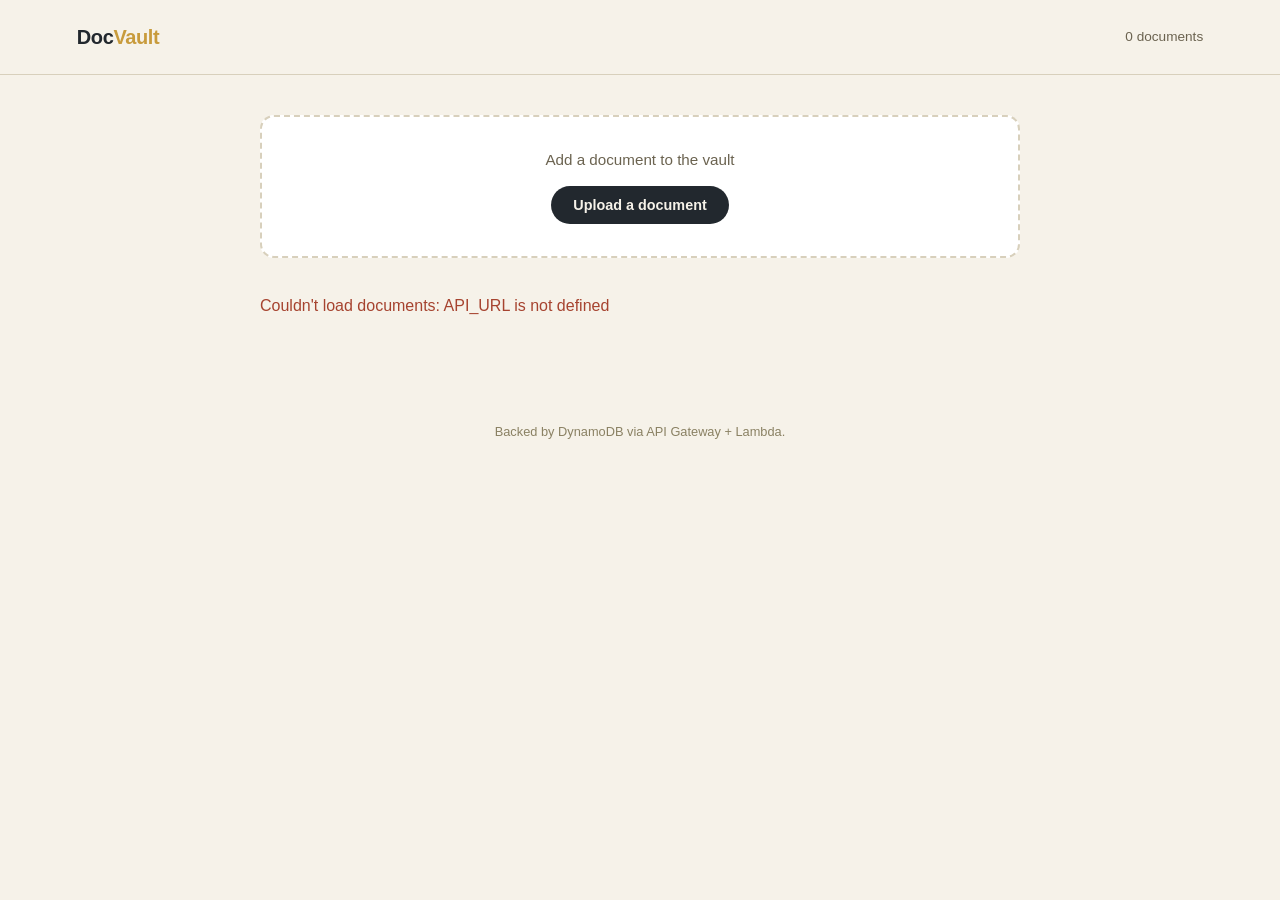
==== index.html @ 22ee9861 "Initial commit" ====
<!DOCTYPE html>
<html lang="en">
<head>
<meta charset="UTF-8">
<meta name="viewport" content="width=device-width, initial-scale=1.0">
<title>DocVault — a simple document manager</title>
<link rel="stylesheet" href="style.css">
</head>
<body>

<header>
  <div class="logo">Doc<span>Vault</span></div>
  <div class="count" id="count">0 documents</div>
</header>

<main>
  <div class="upload-zone" id="dropZone">
    <p>Add a document to the vault</p>
    <button class="btn" id="uploadBtn">Upload a document</button>
  </div>

  <div class="doc-list" id="docList"></div>
  <div class="empty" id="emptyState" style="display:none;">
    <span class="paw">🗂️</span>
    No documents yet — upload one to get started.
  </div>
</main>

<div class="modal-overlay" id="modalOverlay">
  <div class="modal">
    <h2 id="modalTitle">Add a document</h2>
    <label>ID
      <input type="text" id="fieldId" placeholder="e.g. DOC-001">
    </label>
    <label>Name
      <input type="text" id="fieldName" placeholder="e.g. Q3 Report">
    </label>
    <label>Doc URL
      <input type="text" id="fieldUrl" placeholder="https://...">
    </label>
    <label>Description
      <textarea id="fieldDesc" rows="3" placeholder="What is this document?"></textarea>
    </label>
    <div class="modal-error" id="modalError"></div>
    <div class="modal-actions">
      <button class="btn ghost" id="cancelBtn">Cancel</button>
      <button class="btn" id="saveBtn">Save document</button>
    </div>
  </div>
</div>

<footer>Backed by DynamoDB via API Gateway + Lambda.</footer>

<script src="config.js"></script>
<script src="api.js"></script>
<script src="script.js"></script>
</body>
</html>
---- style.css ----
:root{
  --paper:#F6F2E9;
  --ink:#22282E;
  --line:#D8D0BC;
  --mustard:#C89B3C;
  --olive:#5C6B4C;
  --card:#FFFFFF;
}
*{box-sizing:borders-box;margin:0;padding:0;}
body{
  background:var(--paper);
  color:var(--ink);
  font-family:'Trebuchet MS', 'Segoe UI', sans-serif;
  line-height:1.5;
}
header{
  display:flex;
  align-items:center;
  justify-content:space-between;
  padding:22px 6vw;
  border-bottom:1px solid var(--line);
}
.logo{
  font-weight:800;
  font-size:1.25rem;
  letter-spacing:-0.02em;
}
.logo span{color:var(--mustard);}
.count{
  font-size:0.85rem;
  color:#6B6350;
}

main{
  max-width:760px;
  margin:0 auto;
  padding:40px 6vw 80px;
}

.upload-zone{
  background:var(--card);
  border:2px dashed var(--line);
  border-radius:14px;
  padding:32px;
  text-align:center;
  margin-bottom:36px;
  transition:border-color .15s ease, background .15s ease;
}
.upload-zone.drag{
  border-color:var(--mustard);
  background:#FBF6E8;
}
.upload-zone p{
  color:#6B6350;
  margin-bottom:14px;
  font-size:0.95rem;
}
.btn{
  display:inline-block;
  background:var(--ink);
  color:var(--paper);
  font-weight:700;
  padding:11px 22px;
  border-radius:100px;
  border:none;
  cursor:pointer;
  font-size:0.9rem;
  font-family:inherit;
  transition:background .15s ease, transform .15s ease;
}
.btn:hover{background:var(--olive); transform:translateY(-1px);}
.btn.ghost{
  background:transparent;
  color:var(--ink);
  border:1px solid var(--line);
  padding:8px 16px;
}
.btn.ghost:hover{background:var(--paper); border-color:var(--ink);}
.btn.danger{color:#A6432F;}
.btn.danger:hover{background:#F3E0DA;}

.doc-list{
  display:flex;
  flex-direction:column;
  gap:14px;
}
.doc-row{
  background:var(--card);
  border:1px solid var(--line);
  border-radius:12px;
  padding:16px 20px;
  display:flex;
  align-items:center;
  gap:16px;
}
.doc-icon{
  width:38px;
  height:38px;
  border-radius:8px;
  background:#EFE7D2;
  display:flex;
  align-items:center;
  justify-content:center;
  font-size:1.2rem;
  flex-shrink:0;
}
.doc-info{flex:1; min-width:0;}
.doc-name{
  font-weight:700;
  font-size:0.98rem;
  color:var(--ink);
}
.doc-meta{
  font-size:0.78rem;
  color:#8A8163;
  margin-top:2px;
}
.doc-actions{
  display:flex;
  gap:8px;
  flex-shrink:0;
}

.empty{
  text-align:center;
  padding:50px 20px;
  color:#8A8163;
}
.empty .paw{font-size:2rem; display:block; margin-bottom:10px;}

.modal-overlay{
  display:none;
  position:fixed;
  inset:0;
  background:rgba(34,40,46,0.5);
  align-items:center;
  justify-content:center;
  padding:20px;
  z-index:10;
}
.modal-overlay.open{display:flex;}
.modal{
  background:var(--card);
  border-radius:14px;
  padding:28px;
  width:100%;
  max-width:420px;
  box-shadow:0 20px 50px rgba(0,0,0,0.25);
}
.modal h2{
  font-size:1.2rem;
  margin-bottom:18px;
}
.modal label{
  display:block;
  font-size:0.82rem;
  font-weight:700;
  color:#6B6350;
  margin-bottom:14px;
}
.modal input, .modal textarea{
  display:block;
  width:100%;
  margin-top:6px;
  padding:10px 12px;
  border:1px solid var(--line);
  border-radius:8px;
  font-family:inherit;
  font-size:0.92rem;
  color:var(--ink);
  background:var(--paper);
}
.modal input:disabled{
  color:#8A8163;
  background:#EFE7D2;
}
.modal input:focus, .modal textarea:focus{
  outline:none;
  border-color:var(--mustard);
}
.modal textarea{resize:vertical;}
.modal-error{
  color:#A6432F;
  font-size:0.82rem;
  min-height:1.2em;
  margin-bottom:8px;
}
.modal-actions{
  display:flex;
  justify-content:flex-end;
  gap:10px;
  margin-top:8px;
}

footer{
  text-align:center;
  padding:24px;
  font-size:0.8rem;
  color:#8A8163;
}

@media (prefers-reduced-motion: reduce){
  .btn, .upload-zone{transition:none;}
}
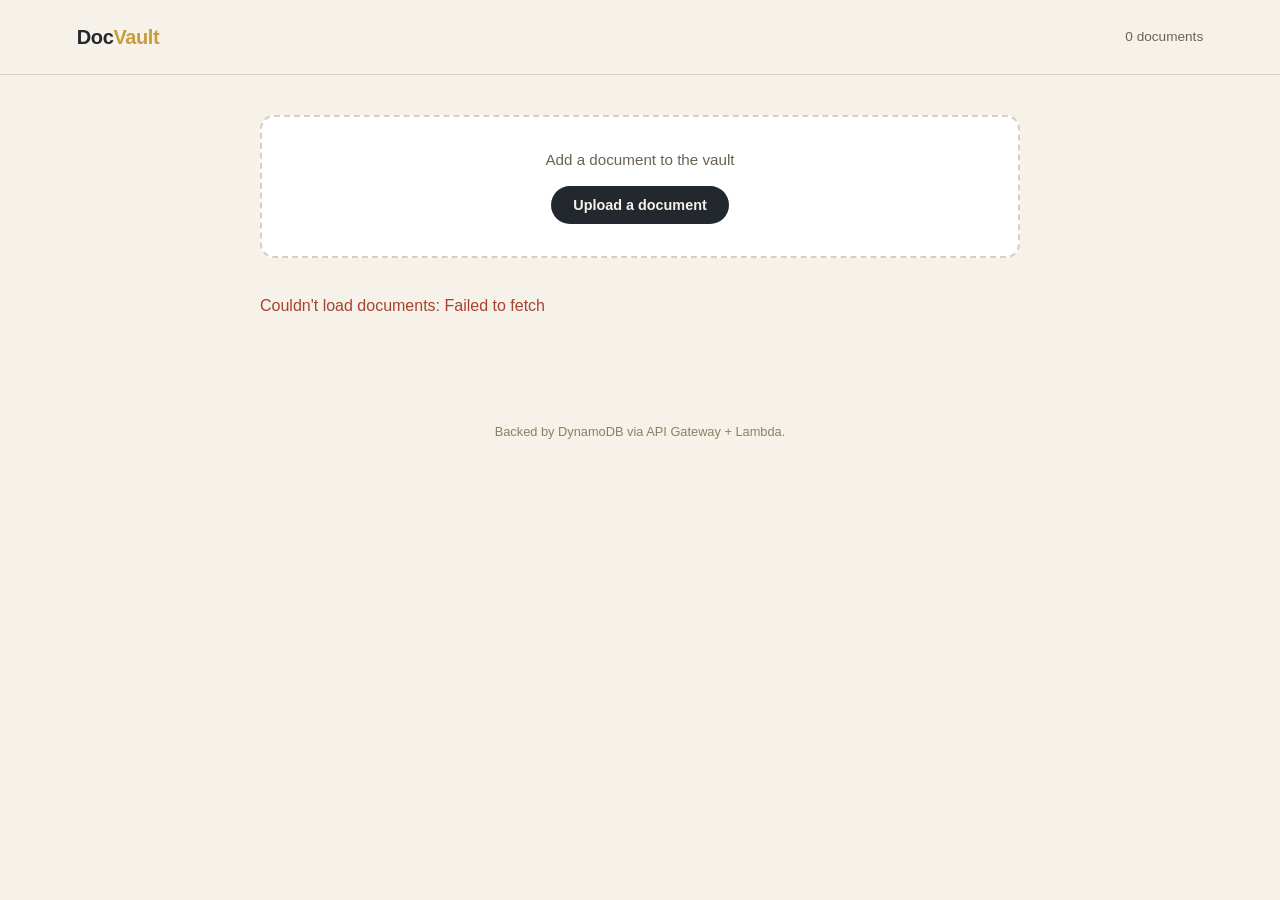
==== commit bc92cbd6: "new file:   index.html" ====
--- a/index.html
+++ b/index.html
@@ -35,8 +35,8 @@
     <label>Name
       <input type="text" id="fieldName" placeholder="e.g. Q3 Report">
     </label>
-    <label>Doc URL
-      <input type="text" id="fieldUrl" placeholder="https://...">
+    <label>Document file
+      <input type="file" id="fieldFile">
     </label>
     <label>Description
       <textarea id="fieldDesc" rows="3" placeholder="What is this document?"></textarea>
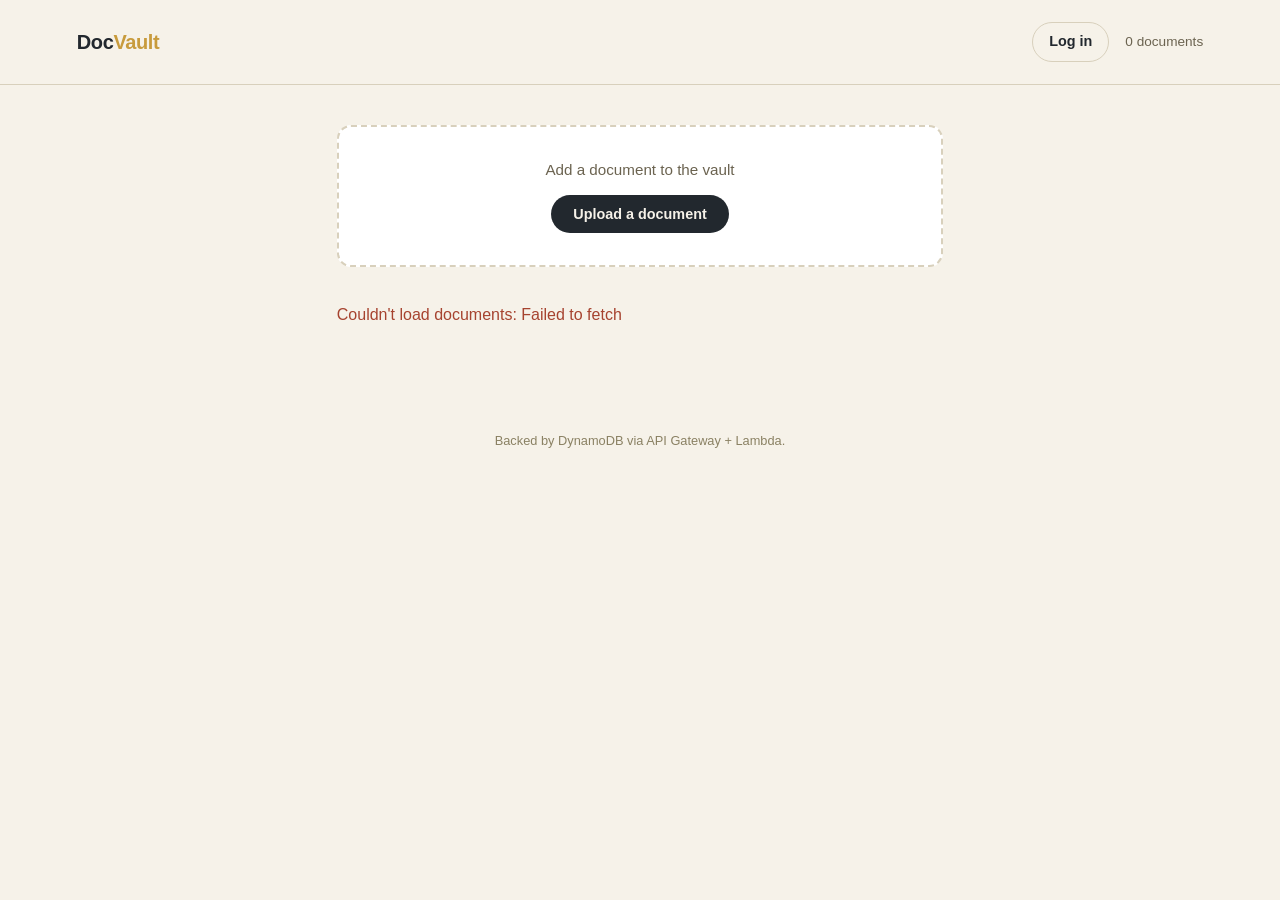
==== commit 0dd001d2: "Add login link to header, fix box-sizing typo" ====
--- a/index.html
+++ b/index.html
@@ -10,7 +10,10 @@
 
 <header>
   <div class="logo">Doc<span>Vault</span></div>
-  <div class="count" id="count">0 documents</div>
+  <div class="header-right">
+    <a href="login.html" class="btn ghost">Log in</a>
+    <div class="count" id="count">0 documents</div>
+  </div>
 </header>
 
 <main>
@@ -55,4 +58,4 @@
 <script src="api.js"></script>
 <script src="script.js"></script>
 </body>
-</html>+</html>
--- a/style.css
+++ b/style.css
@@ -6,7 +6,7 @@
   --olive:#5C6B4C;
   --card:#FFFFFF;
 }
-*{box-sizing:borders-box;margin:0;padding:0;}
+*{box-sizing:border-box;margin:0;padding:0;}
 body{
   background:var(--paper);
   color:var(--ink);
@@ -26,6 +26,11 @@
   letter-spacing:-0.02em;
 }
 .logo span{color:var(--mustard);}
+.header-right{
+  display:flex;
+  align-items:center;
+  gap:16px;
+}
 .count{
   font-size:0.85rem;
   color:#6B6350;
@@ -74,6 +79,7 @@
   color:var(--ink);
   border:1px solid var(--line);
   padding:8px 16px;
+  text-decoration:none;
 }
 .btn.ghost:hover{background:var(--paper); border-color:var(--ink);}
 .btn.danger{color:#A6432F;}
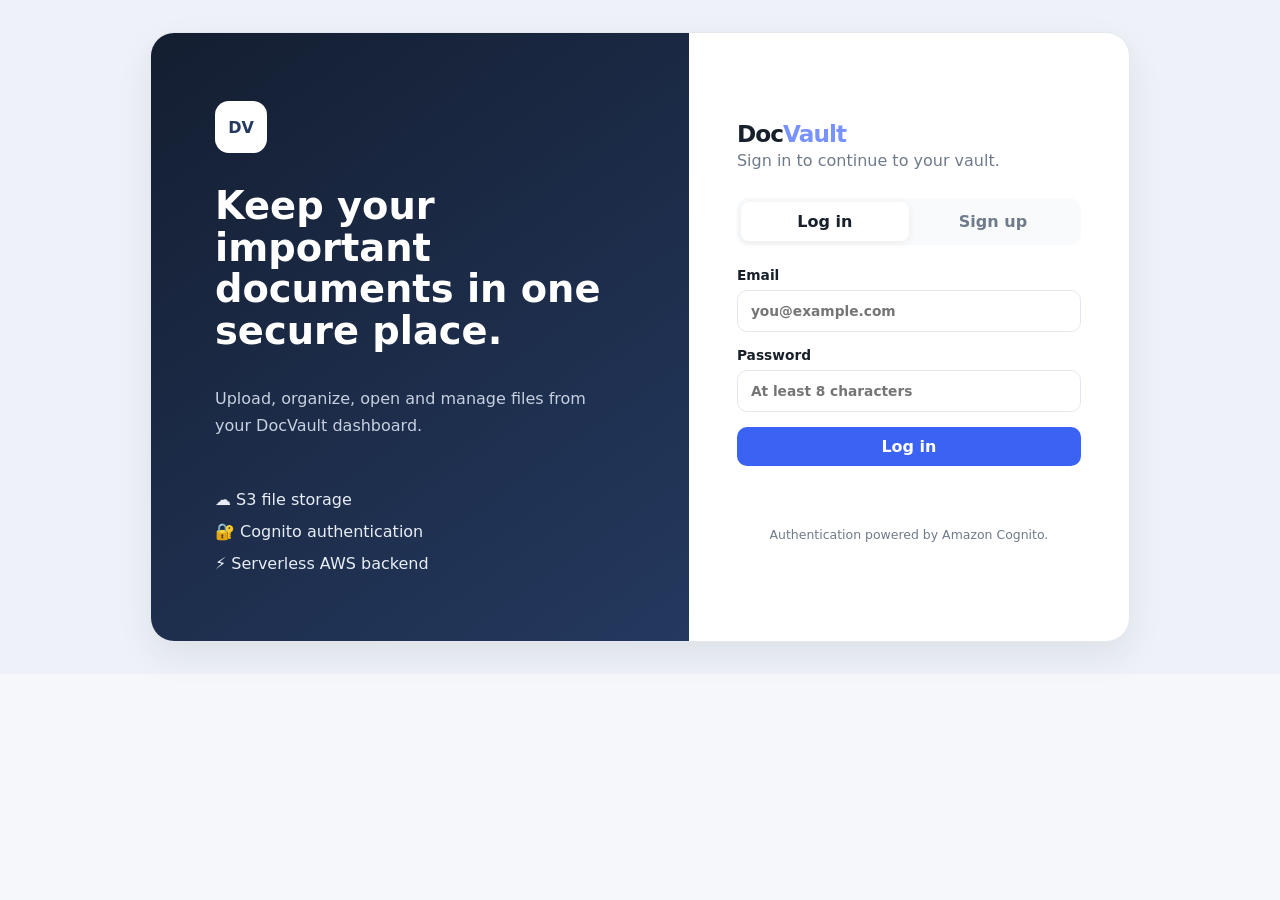
==== commit 80b11937: "Update project files" ====
--- a/index.html
+++ b/index.html
@@ -1,61 +1,111 @@
 <!DOCTYPE html>
 <html lang="en">
 <head>
-<meta charset="UTF-8">
-<meta name="viewport" content="width=device-width, initial-scale=1.0">
-<title>DocVault — a simple document manager</title>
-<link rel="stylesheet" href="style.css">
+  <meta charset="UTF-8">
+  <meta name="viewport" content="width=device-width, initial-scale=1.0">
+  <title>DocVault — Dashboard</title>
+  <link rel="stylesheet" href="style.css">
 </head>
-<body>
+<body class="app-page">
+  <div class="app-shell">
+    <aside class="sidebar">
+      <div class="logo large">Doc<span>Vault</span></div>
+      <nav class="side-nav">
+        <button class="nav-item active">▣ <span>Documents</span></button>
+        <button class="nav-item" id="sideUpload">＋ <span>Upload</span></button>
+      </nav>
+      <div class="sidebar-bottom">
+        <div class="user-mini">
+          <div class="avatar" id="avatar">U</div>
+          <div>
+            <strong id="userEmail">User</strong>
+            <span>Signed in</span>
+          </div>
+        </div>
+        <button class="btn ghost full" id="logoutBtn">Log out</button>
+      </div>
+    </aside>
 
-<header>
-  <div class="logo">Doc<span>Vault</span></div>
-  <div class="header-right">
-    <a href="login.html" class="btn ghost">Log in</a>
-    <div class="count" id="count">0 documents</div>
-  </div>
-</header>
+    <main class="dashboard">
+      <header class="topbar">
+        <div>
+          <h1>My Documents</h1>
+          <p class="muted">Manage everything stored in your vault.</p>
+        </div>
+        <button class="btn primary" id="uploadBtn">＋ Upload document</button>
+      </header>
 
-<main>
-  <div class="upload-zone" id="dropZone">
-    <p>Add a document to the vault</p>
-    <button class="btn" id="uploadBtn">Upload a document</button>
+      <section class="stats-grid">
+        <article class="stat-card">
+          <span>Total documents</span>
+          <strong id="countNumber">0</strong>
+        </article>
+        <article class="stat-card">
+          <span>Storage</span>
+          <strong>AWS S3</strong>
+        </article>
+        <article class="stat-card">
+          <span>Account</span>
+          <strong>Protected</strong>
+        </article>
+      </section>
+
+      <section class="documents-panel">
+        <div class="panel-toolbar">
+          <div>
+            <h2>Documents</h2>
+            <span class="muted" id="count">0 documents</span>
+          </div>
+          <input class="search-input" type="search" id="searchInput" placeholder="Search documents...">
+        </div>
+
+        <div class="upload-zone" id="dropZone">
+          <strong>Drop a file here</strong>
+          <span>or click to upload a new document</span>
+        </div>
+
+        <div class="doc-list" id="docList"></div>
+        <div class="empty" id="emptyState" style="display:none;">
+          <span class="empty-icon">🗂️</span>
+          <strong>No documents yet</strong>
+          <span>Upload your first document to get started.</span>
+        </div>
+      </section>
+    </main>
   </div>
 
-  <div class="doc-list" id="docList"></div>
-  <div class="empty" id="emptyState" style="display:none;">
-    <span class="paw">🗂️</span>
-    No documents yet — upload one to get started.
-  </div>
-</main>
-
-<div class="modal-overlay" id="modalOverlay">
-  <div class="modal">
-    <h2 id="modalTitle">Add a document</h2>
-    <label>ID
-      <input type="text" id="fieldId" placeholder="e.g. DOC-001">
-    </label>
-    <label>Name
-      <input type="text" id="fieldName" placeholder="e.g. Q3 Report">
-    </label>
-    <label>Document file
-      <input type="file" id="fieldFile">
-    </label>
-    <label>Description
-      <textarea id="fieldDesc" rows="3" placeholder="What is this document?"></textarea>
-    </label>
-    <div class="modal-error" id="modalError"></div>
-    <div class="modal-actions">
-      <button class="btn ghost" id="cancelBtn">Cancel</button>
-      <button class="btn" id="saveBtn">Save document</button>
+  <div class="modal-overlay" id="modalOverlay">
+    <div class="modal">
+      <div class="modal-heading">
+        <div>
+          <h2 id="modalTitle">Upload document</h2>
+          <p class="muted">Add a file and its details to DocVault.</p>
+        </div>
+        <button class="icon-button" id="closeModalBtn" aria-label="Close">×</button>
+      </div>
+      <label>Document ID
+        <input type="text" id="fieldId" placeholder="e.g. DOC-001">
+      </label>
+      <label>Name
+        <input type="text" id="fieldName" placeholder="e.g. Project report">
+      </label>
+      <label>File
+        <input type="file" id="fieldFile">
+      </label>
+      <label>Description
+        <textarea id="fieldDesc" rows="3" placeholder="Optional description"></textarea>
+      </label>
+      <div class="modal-error" id="modalError"></div>
+      <div class="modal-actions">
+        <button class="btn ghost" id="cancelBtn">Cancel</button>
+        <button class="btn primary" id="saveBtn">Save document</button>
+      </div>
     </div>
   </div>
-</div>
 
-<footer>Backed by DynamoDB via API Gateway + Lambda.</footer>
-
-<script src="config.js"></script>
-<script src="api.js"></script>
-<script src="script.js"></script>
+  <script src="config.js"></script>
+  <script src="auth.js"></script>
+  <script src="api.js"></script>
+  <script src="script.js"></script>
 </body>
 </html>
--- a/style.css
+++ b/style.css
@@ -1,210 +1,719 @@
 :root{
-  --paper:#F6F2E9;
-  --ink:#22282E;
-  --line:#D8D0BC;
-  --mustard:#C89B3C;
-  --olive:#5C6B4C;
-  --card:#FFFFFF;
-}
-*{box-sizing:border-box;margin:0;padding:0;}
+  --bg:#f5f7fb;
+  --surface:#fff;
+  --surface2:#f9fafc;
+  --ink:#18202b;
+  --muted:#6f7b8b;
+  --line:#e3e8ef;
+  --brand:#3a62f3;
+  --brand-dark:#294bd3;
+  --danger:#b93b4b;
+  --sidebar:#121a27;
+  --shadow:0 14px 35px rgba(24,32,43,.08);
+}
+
+*{
+  box-sizing:border-box;
+}
+
+html,
 body{
-  background:var(--paper);
+  margin:0;
+  min-height:100%;
+  font-family:Inter,ui-sans-serif,system-ui,-apple-system,"Segoe UI",sans-serif;
   color:var(--ink);
-  font-family:'Trebuchet MS', 'Segoe UI', sans-serif;
-  line-height:1.5;
-}
-header{
+  background:var(--bg);
+}
+
+button,
+input,
+textarea{
+  font:inherit;
+}
+
+.hidden{
+  display:none!important;
+}
+
+.muted{
+  color:var(--muted);
+  margin:.25rem 0;
+}
+
+.logo{
+  font-weight:800;
+  letter-spacing:-.04em;
+}
+
+.logo.large{
+  font-size:1.45rem;
+}
+
+.logo span{
+  color:#7892ff;
+}
+
+
+/* =========================
+   Buttons
+========================= */
+
+.btn{
+  border:0;
+  border-radius:10px;
+  padding:10px 16px;
+  font-weight:700;
+  cursor:pointer;
+  transition:.15s;
+}
+
+.btn:disabled{
+  opacity:.55;
+  cursor:not-allowed;
+}
+
+.btn.primary{
+  background:var(--brand);
+  color:#fff;
+}
+
+.btn.primary:hover{
+  background:var(--brand-dark);
+}
+
+.btn.ghost{
+  background:#fff;
+  color:var(--ink);
+  border:1px solid var(--line);
+}
+
+.btn.ghost:hover{
+  background:var(--surface2);
+}
+
+.btn.full{
+  width:100%;
+}
+
+.btn.compact{
+  padding:8px 11px;
+  font-size:.82rem;
+}
+
+.btn.danger{
+  color:var(--danger);
+}
+
+
+/* =========================
+   Authentication
+========================= */
+
+.auth-page{
+  background:#eef2f8;
+  display:grid;
+  place-items:center;
+  padding:32px;
+}
+
+.auth-shell{
+  width:min(980px,100%);
+  display:grid;
+  grid-template-columns:1.1fr .9fr;
+  min-height:610px;
+  background:var(--surface);
+  border:1px solid var(--line);
+  border-radius:24px;
+  overflow:hidden;
+  box-shadow:var(--shadow);
+}
+
+.auth-brand-panel{
+  padding:64px;
+  background:linear-gradient(145deg,#141e31,#24395f);
+  color:#fff;
+  display:flex;
+  flex-direction:column;
+  justify-content:center;
+}
+
+.brand-mark{
+  width:52px;
+  height:52px;
+  border-radius:14px;
+  background:#fff;
+  color:#24395f;
+  display:grid;
+  place-items:center;
+  font-weight:900;
+  margin-bottom:32px;
+}
+
+.auth-brand-panel h1{
+  font-size:2.4rem;
+  line-height:1.08;
+  max-width:560px;
+  margin:0 0 18px;
+}
+
+.auth-brand-panel p{
+  color:#c7d0df;
+  line-height:1.7;
+  max-width:520px;
+}
+
+.auth-points{
+  display:grid;
+  gap:13px;
+  margin-top:34px;
+  color:#e8edf5;
+}
+
+.auth-card{
+  padding:58px 48px;
+  align-self:center;
+}
+
+.auth-tabs{
+  display:flex;
+  background:var(--surface2);
+  border-radius:11px;
+  padding:4px;
+  margin:28px 0 22px;
+}
+
+.auth-tab{
+  width:50%;
+  border:0;
+  background:transparent;
+  border-radius:8px;
+  padding:10px;
+  font-weight:700;
+  color:var(--muted);
+  cursor:pointer;
+}
+
+.auth-tab.active{
+  background:#fff;
+  color:var(--ink);
+  box-shadow:0 2px 10px rgba(0,0,0,.06);
+}
+
+.auth-card label,
+.modal label{
+  display:block;
+  font-weight:700;
+  font-size:.86rem;
+  margin:15px 0;
+}
+
+.auth-card input,
+.modal input,
+.modal textarea,
+.search-input{
+  width:100%;
+  border:1px solid var(--line);
+  background:#fff;
+  border-radius:10px;
+  padding:12px 13px;
+  margin-top:7px;
+  color:var(--ink);
+  outline:none;
+}
+
+.auth-card input:focus,
+.modal input:focus,
+.modal textarea:focus,
+.search-input:focus{
+  border-color:var(--brand);
+  box-shadow:0 0 0 3px rgba(58,98,243,.1);
+}
+
+.auth-message{
+  min-height:22px;
+  margin-top:15px;
+  font-size:.88rem;
+  color:var(--danger);
+}
+
+.auth-message.success{
+  color:#18794e;
+}
+
+.auth-footnote{
+  text-align:center;
+  color:var(--muted);
+  font-size:.78rem;
+  margin-top:24px;
+}
+
+.text-button{
+  display:block;
+  margin:15px auto 0;
+  border:0;
+  background:none;
+  color:var(--brand);
+  cursor:pointer;
+}
+
+
+/* =========================
+   Dashboard
+========================= */
+
+.app-shell{
+  min-height:100vh;
+  display:grid;
+  grid-template-columns:245px 1fr;
+}
+
+.sidebar{
+  background:var(--sidebar);
+  color:#fff;
+  padding:26px 18px;
+  display:flex;
+  flex-direction:column;
+  position:sticky;
+  top:0;
+  height:100vh;
+}
+
+.sidebar .logo{
+  padding:5px 10px 30px;
+}
+
+.side-nav{
+  display:grid;
+  gap:7px;
+}
+
+.nav-item{
+  border:0;
+  background:transparent;
+  color:#aab5c5;
+  padding:11px 13px;
+  border-radius:9px;
+  text-align:left;
+  font-weight:700;
+  cursor:pointer;
+}
+
+.nav-item:hover,
+.nav-item.active{
+  background:#202b3d;
+  color:#fff;
+}
+
+.sidebar-bottom{
+  margin-top:auto;
+}
+
+.user-mini{
+  display:flex;
+  gap:10px;
+  align-items:center;
+  border-top:1px solid #293548;
+  padding:18px 3px;
+}
+
+.user-mini strong{
+  display:block;
+  font-size:.79rem;
+  max-width:145px;
+  overflow:hidden;
+  text-overflow:ellipsis;
+}
+
+.user-mini span{
+  color:#8c9aae;
+  font-size:.72rem;
+}
+
+.avatar{
+  width:35px;
+  height:35px;
+  border-radius:50%;
+  display:grid;
+  place-items:center;
+  background:#324263;
+  font-weight:800;
+}
+
+.sidebar .btn.ghost{
+  background:transparent;
+  color:#dfe6f1;
+  border-color:#344258;
+}
+
+.dashboard{
+  padding:36px 42px 60px;
+  min-width:0;
+}
+
+.topbar{
   display:flex;
   align-items:center;
   justify-content:space-between;
-  padding:22px 6vw;
-  border-bottom:1px solid var(--line);
-}
-.logo{
-  font-weight:800;
-  font-size:1.25rem;
-  letter-spacing:-0.02em;
-}
-.logo span{color:var(--mustard);}
-.header-right{
+  gap:20px;
+  margin-bottom:28px;
+}
+
+.topbar h1{
+  margin:0;
+  font-size:1.75rem;
+}
+
+.stats-grid{
+  display:grid;
+  grid-template-columns:repeat(3,1fr);
+  gap:14px;
+  margin-bottom:20px;
+}
+
+.stat-card{
+  background:#fff;
+  border:1px solid var(--line);
+  border-radius:14px;
+  padding:18px 20px;
+}
+
+.stat-card span{
+  display:block;
+  color:var(--muted);
+  font-size:.78rem;
+  margin-bottom:7px;
+}
+
+.stat-card strong{
+  font-size:1.2rem;
+}
+
+.documents-panel{
+  background:#fff;
+  border:1px solid var(--line);
+  border-radius:16px;
+  padding:22px;
+  box-shadow:0 5px 22px rgba(24,32,43,.035);
+}
+
+.panel-toolbar{
   display:flex;
   align-items:center;
-  gap:16px;
-}
-.count{
-  font-size:0.85rem;
-  color:#6B6350;
-}
-
-main{
-  max-width:760px;
-  margin:0 auto;
-  padding:40px 6vw 80px;
+  justify-content:space-between;
+  gap:20px;
+}
+
+.panel-toolbar h2{
+  margin:0;
+  font-size:1.15rem;
+}
+
+.search-input{
+  max-width:280px;
+  margin:0;
+  background:var(--surface2);
 }
 
 .upload-zone{
-  background:var(--card);
-  border:2px dashed var(--line);
-  border-radius:14px;
-  padding:32px;
+  border:1.5px dashed #cbd4e2;
+  background:#fafbfe;
+  border-radius:13px;
+  padding:20px;
   text-align:center;
-  margin-bottom:36px;
-  transition:border-color .15s ease, background .15s ease;
-}
+  margin:20px 0;
+  cursor:pointer;
+  transition:.15s;
+}
+
+.upload-zone strong,
+.upload-zone span{
+  display:block;
+}
+
+.upload-zone span{
+  color:var(--muted);
+  font-size:.82rem;
+  margin-top:4px;
+}
+
+.upload-zone:hover,
 .upload-zone.drag{
-  border-color:var(--mustard);
-  background:#FBF6E8;
-}
-.upload-zone p{
-  color:#6B6350;
-  margin-bottom:14px;
-  font-size:0.95rem;
-}
-.btn{
-  display:inline-block;
-  background:var(--ink);
-  color:var(--paper);
-  font-weight:700;
-  padding:11px 22px;
-  border-radius:100px;
-  border:none;
-  cursor:pointer;
-  font-size:0.9rem;
-  font-family:inherit;
-  transition:background .15s ease, transform .15s ease;
-}
-.btn:hover{background:var(--olive); transform:translateY(-1px);}
-.btn.ghost{
-  background:transparent;
-  color:var(--ink);
-  border:1px solid var(--line);
-  padding:8px 16px;
-  text-decoration:none;
-}
-.btn.ghost:hover{background:var(--paper); border-color:var(--ink);}
-.btn.danger{color:#A6432F;}
-.btn.danger:hover{background:#F3E0DA;}
+  border-color:var(--brand);
+  background:#f4f7ff;
+}
 
 .doc-list{
-  display:flex;
-  flex-direction:column;
-  gap:14px;
-}
+  display:grid;
+  gap:10px;
+}
+
 .doc-row{
-  background:var(--card);
   border:1px solid var(--line);
   border-radius:12px;
-  padding:16px 20px;
+  padding:14px;
   display:flex;
   align-items:center;
-  gap:16px;
-}
-.doc-icon{
-  width:38px;
-  height:38px;
-  border-radius:8px;
-  background:#EFE7D2;
-  display:flex;
+  gap:14px;
+}
+
+.file-badge{
+  width:48px;
+  height:48px;
+  flex:0 0 48px;
+  border-radius:10px;
+  background:#eef2ff;
+  color:#4260cf;
+  display:grid;
+  place-items:center;
+  font-size:.69rem;
+  font-weight:900;
+}
+
+.doc-info{
+  min-width:0;
+  flex:1;
+}
+
+.doc-name{
+  font-weight:800;
+  margin-bottom:3px;
+  overflow:hidden;
+  text-overflow:ellipsis;
+}
+
+.doc-meta{
+  color:var(--muted);
+  font-size:.81rem;
+  overflow:hidden;
+  text-overflow:ellipsis;
+  white-space:nowrap;
+}
+
+.doc-meta.small{
+  font-size:.73rem;
+  margin-top:4px;
+}
+
+.doc-actions{
+  display:flex;
+  gap:7px;
+}
+
+.empty{
+  min-height:220px;
   align-items:center;
   justify-content:center;
-  font-size:1.2rem;
-  flex-shrink:0;
-}
-.doc-info{flex:1; min-width:0;}
-.doc-name{
-  font-weight:700;
-  font-size:0.98rem;
+  flex-direction:column;
+  color:var(--muted);
+  text-align:center;
+  gap:6px;
+}
+
+.empty-icon{
+  font-size:2rem;
+}
+
+.empty strong{
   color:var(--ink);
 }
-.doc-meta{
-  font-size:0.78rem;
-  color:#8A8163;
-  margin-top:2px;
-}
-.doc-actions{
-  display:flex;
-  gap:8px;
-  flex-shrink:0;
-}
-
-.empty{
-  text-align:center;
-  padding:50px 20px;
-  color:#8A8163;
-}
-.empty .paw{font-size:2rem; display:block; margin-bottom:10px;}
+
+.error-card{
+  padding:15px;
+  background:#fff2f3;
+  color:var(--danger);
+  border-radius:10px;
+}
+
+
+/* =========================
+   Modal
+========================= */
 
 .modal-overlay{
   display:none;
   position:fixed;
   inset:0;
-  background:rgba(34,40,46,0.5);
+  background:rgba(10,17,29,.58);
+
   align-items:center;
   justify-content:center;
+
   padding:20px;
-  z-index:10;
-}
-.modal-overlay.open{display:flex;}
+  z-index:20;
+
+  /* Allows scrolling on small screens */
+  overflow-y:auto;
+}
+
+.modal-overlay.open{
+  display:flex;
+}
+
 .modal{
-  background:var(--card);
-  border-radius:14px;
-  padding:28px;
-  width:100%;
-  max-width:420px;
-  box-shadow:0 20px 50px rgba(0,0,0,0.25);
-}
-.modal h2{
-  font-size:1.2rem;
-  margin-bottom:18px;
-}
-.modal label{
-  display:block;
-  font-size:0.82rem;
-  font-weight:700;
-  color:#6B6350;
-  margin-bottom:14px;
-}
-.modal input, .modal textarea{
-  display:block;
-  width:100%;
-  margin-top:6px;
-  padding:10px 12px;
-  border:1px solid var(--line);
-  border-radius:8px;
-  font-family:inherit;
-  font-size:0.92rem;
-  color:var(--ink);
-  background:var(--paper);
-}
+  background:#fff;
+  width:min(470px,100%);
+  border-radius:16px;
+
+  /* Prevents the modal going below the screen */
+  max-height:90vh;
+  overflow-y:auto;
+
+  padding:24px;
+  box-shadow:0 25px 70px rgba(0,0,0,.25);
+}
+
+.modal-heading{
+  display:flex;
+  justify-content:space-between;
+  align-items:flex-start;
+  gap:20px;
+}
+
+.modal-heading h2{
+  margin:0;
+}
+
+.icon-button{
+  border:0;
+  background:var(--surface2);
+  width:34px;
+  height:34px;
+  flex:0 0 34px;
+  border-radius:9px;
+  font-size:1.25rem;
+  cursor:pointer;
+}
+
+.icon-button:hover{
+  background:#eef1f6;
+}
+
+.modal textarea{
+  resize:vertical;
+}
+
 .modal input:disabled{
-  color:#8A8163;
-  background:#EFE7D2;
-}
-.modal input:focus, .modal textarea:focus{
-  outline:none;
-  border-color:var(--mustard);
-}
-.modal textarea{resize:vertical;}
+  background:#f0f2f6;
+  color:var(--muted);
+}
+
 .modal-error{
-  color:#A6432F;
-  font-size:0.82rem;
-  min-height:1.2em;
-  margin-bottom:8px;
-}
+  min-height:20px;
+  color:var(--danger);
+  font-size:.83rem;
+}
+
+/* Keeps Cancel + Save accessible while scrolling */
 .modal-actions{
+  position:sticky;
+  bottom:-24px;
+
   display:flex;
   justify-content:flex-end;
-  gap:10px;
+  gap:9px;
+
   margin-top:8px;
-}
-
-footer{
-  text-align:center;
-  padding:24px;
-  font-size:0.8rem;
-  color:#8A8163;
-}
-
-@media (prefers-reduced-motion: reduce){
-  .btn, .upload-zone{transition:none;}
-}
+  padding:16px 0 6px;
+
+  background:#fff;
+  z-index:2;
+}
+
+
+/* =========================
+   Responsive
+========================= */
+
+@media(max-width:800px){
+
+  .auth-shell{
+    grid-template-columns:1fr;
+  }
+
+  .auth-brand-panel{
+    display:none;
+  }
+
+  .auth-card{
+    padding:40px 28px;
+  }
+
+  .app-shell{
+    grid-template-columns:1fr;
+  }
+
+  .sidebar{
+    position:static;
+    height:auto;
+    flex-direction:row;
+    align-items:center;
+    padding:14px 18px;
+  }
+
+  .sidebar .logo{
+    padding:0;
+  }
+
+  .side-nav,
+  .user-mini{
+    display:none;
+  }
+
+  .sidebar-bottom{
+    margin:0 0 0 auto;
+  }
+
+  .sidebar-bottom .btn{
+    width:auto;
+  }
+
+  .dashboard{
+    padding:24px 16px;
+  }
+
+  .topbar{
+    align-items:flex-start;
+  }
+
+  .stats-grid{
+    grid-template-columns:1fr;
+  }
+
+  .panel-toolbar{
+    align-items:stretch;
+    flex-direction:column;
+  }
+
+  .search-input{
+    max-width:none;
+  }
+
+  .doc-row{
+    align-items:flex-start;
+    flex-wrap:wrap;
+  }
+
+  .doc-actions{
+    width:100%;
+    padding-left:62px;
+  }
+
+  .auth-page{
+    padding:14px;
+  }
+
+  .modal-overlay{
+    padding:12px;
+    align-items:flex-start;
+  }
+
+  .modal{
+    max-height:94vh;
+    margin:auto 0;
+    padding:20px;
+  }
+
+  .modal-actions{
+    bottom:-20px;
+  }
+}
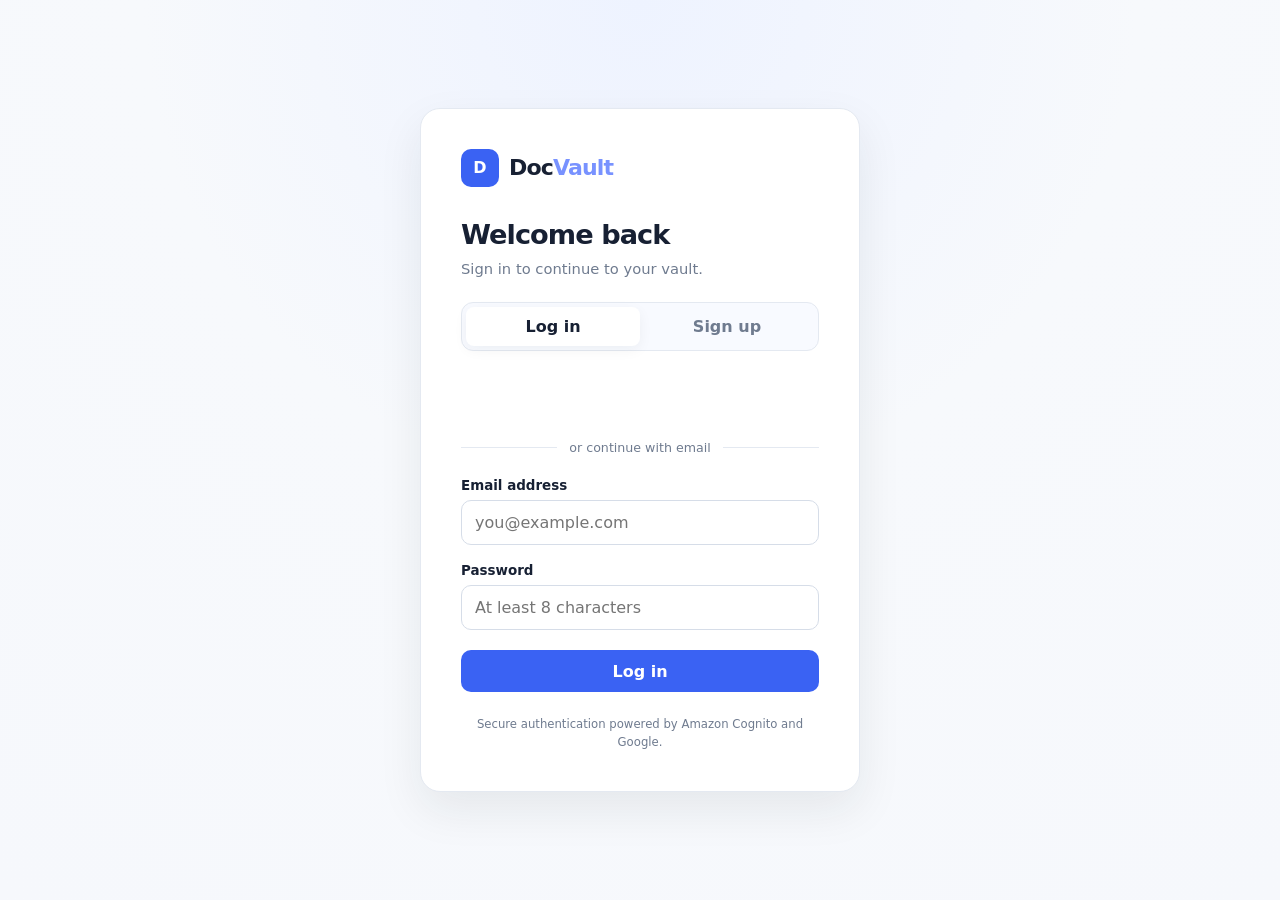
==== commit 9375e1d8: "Modifying the frontend" ====
--- a/index.html
+++ b/index.html
@@ -2,110 +2,578 @@
 <html lang="en">
 <head>
   <meta charset="UTF-8">
-  <meta name="viewport" content="width=device-width, initial-scale=1.0">
-  <title>DocVault — Dashboard</title>
-  <link rel="stylesheet" href="style.css">
+  <meta
+    name="viewport"
+    content="width=device-width, initial-scale=1.0"
+  >
+
+  <title>DocVault — Documents</title>
+
+  <link
+    rel="stylesheet"
+    href="style.css"
+  >
 </head>
+
 <body class="app-page">
+
   <div class="app-shell">
+
     <aside class="sidebar">
-      <div class="logo large">Doc<span>Vault</span></div>
-      <nav class="side-nav">
-        <button class="nav-item active">▣ <span>Documents</span></button>
-        <button class="nav-item" id="sideUpload">＋ <span>Upload</span></button>
+
+      <div class="sidebar-brand">
+        <div class="brand-icon">D</div>
+
+        <div class="logo large">
+          Doc<span>Vault</span>
+        </div>
+      </div>
+
+      <nav
+        class="side-nav"
+        aria-label="Main navigation"
+      >
+        <button
+          type="button"
+          class="nav-item active"
+        >
+          <span class="nav-icon">▤</span>
+          <span>Documents</span>
+        </button>
       </nav>
+
       <div class="sidebar-bottom">
+
         <div class="user-mini">
-          <div class="avatar" id="avatar">U</div>
+
+          <div
+            class="avatar"
+            id="avatar"
+          >
+            U
+          </div>
+
+          <div class="user-mini-info">
+            <strong id="userEmail">
+              User
+            </strong>
+
+            <span>Signed in</span>
+          </div>
+
+        </div>
+
+        <button
+          type="button"
+          class="btn sidebar-logout full"
+          id="logoutBtn"
+        >
+          Log out
+        </button>
+
+      </div>
+
+    </aside>
+
+
+    <main class="dashboard">
+
+      <header class="topbar">
+
+        <div>
+          <p class="eyebrow">
+            DOCUMENT VAULT
+          </p>
+
+          <h1>My Documents</h1>
+
+          <p class="muted">
+            Securely store, manage and share your documents.
+          </p>
+        </div>
+
+        <button
+          type="button"
+          class="btn primary upload-main-btn"
+          id="uploadBtn"
+        >
+          <span>＋</span>
+          Upload document
+        </button>
+
+      </header>
+
+
+      <section
+        class="stats-grid"
+        aria-label="Vault overview"
+      >
+
+        <article class="stat-card">
+
+          <div class="stat-icon">
+            ▤
+          </div>
+
           <div>
-            <strong id="userEmail">User</strong>
-            <span>Signed in</span>
-          </div>
-        </div>
-        <button class="btn ghost full" id="logoutBtn">Log out</button>
-      </div>
-    </aside>
-
-    <main class="dashboard">
-      <header class="topbar">
-        <div>
-          <h1>My Documents</h1>
-          <p class="muted">Manage everything stored in your vault.</p>
-        </div>
-        <button class="btn primary" id="uploadBtn">＋ Upload document</button>
-      </header>
-
-      <section class="stats-grid">
+            <span>Total documents</span>
+
+            <strong id="countNumber">
+              0
+            </strong>
+          </div>
+
+        </article>
+
+
         <article class="stat-card">
-          <span>Total documents</span>
-          <strong id="countNumber">0</strong>
+
+          <div class="stat-icon">
+            ☁
+          </div>
+
+          <div>
+            <span>Storage</span>
+            <strong>AWS S3</strong>
+          </div>
+
         </article>
+
+
         <article class="stat-card">
-          <span>Storage</span>
-          <strong>AWS S3</strong>
+
+          <div class="stat-icon">
+            ✓
+          </div>
+
+          <div>
+            <span>Security</span>
+            <strong>Protected</strong>
+          </div>
+
         </article>
-        <article class="stat-card">
-          <span>Account</span>
-          <strong>Protected</strong>
-        </article>
+
       </section>
 
+
       <section class="documents-panel">
+
         <div class="panel-toolbar">
+
           <div>
             <h2>Documents</h2>
-            <span class="muted" id="count">0 documents</span>
-          </div>
-          <input class="search-input" type="search" id="searchInput" placeholder="Search documents...">
-        </div>
-
-        <div class="upload-zone" id="dropZone">
-          <strong>Drop a file here</strong>
-          <span>or click to upload a new document</span>
-        </div>
-
-        <div class="doc-list" id="docList"></div>
-        <div class="empty" id="emptyState" style="display:none;">
-          <span class="empty-icon">🗂️</span>
-          <strong>No documents yet</strong>
-          <span>Upload your first document to get started.</span>
-        </div>
+
+            <span
+              class="muted document-count"
+              id="count"
+            >
+              0 documents
+            </span>
+          </div>
+
+
+          <div class="document-tools">
+
+            <div class="search-wrapper">
+
+              <span
+                class="search-icon"
+                aria-hidden="true"
+              >
+                ⌕
+              </span>
+
+              <input
+                class="search-input"
+                type="search"
+                id="searchInput"
+                placeholder="Search documents"
+                aria-label="Search documents"
+              >
+
+            </div>
+
+
+            <select
+              class="sort-select"
+              id="sortSelect"
+              aria-label="Sort documents"
+            >
+              <option value="recent">
+                Recently added
+              </option>
+
+              <option value="name">
+                Name A–Z
+              </option>
+            </select>
+
+          </div>
+
+        </div>
+
+
+        <div
+          class="drop-zone"
+          id="dropZone"
+          tabindex="0"
+        >
+          <div class="drop-zone-icon">
+            ↑
+          </div>
+
+          <div>
+            <strong>
+              Drag and drop a document here
+            </strong>
+
+            <span>
+              or use the Upload document button above
+            </span>
+          </div>
+        </div>
+
+
+        <div
+          class="loading-state"
+          id="loadingState"
+        >
+          <div class="spinner"></div>
+          <span>Loading your documents...</span>
+        </div>
+
+
+        <div
+          class="doc-list"
+          id="docList"
+        ></div>
+
+
+        <div
+          class="empty"
+          id="emptyState"
+          style="display:none;"
+        >
+
+          <div class="empty-icon">
+            ▤
+          </div>
+
+          <strong>
+            No documents yet
+          </strong>
+
+          <span>
+            Upload your first document to get started.
+          </span>
+
+          <button
+            type="button"
+            class="btn primary"
+            id="emptyUploadBtn"
+          >
+            Upload document
+          </button>
+
+        </div>
+
       </section>
+
     </main>
+
   </div>
 
-  <div class="modal-overlay" id="modalOverlay">
-    <div class="modal">
+
+  <!-- Upload / edit modal -->
+
+  <div
+    class="modal-overlay"
+    id="modalOverlay"
+    aria-hidden="true"
+  >
+
+    <div
+      class="modal"
+      role="dialog"
+      aria-modal="true"
+      aria-labelledby="modalTitle"
+    >
+
       <div class="modal-heading">
+
         <div>
-          <h2 id="modalTitle">Upload document</h2>
-          <p class="muted">Add a file and its details to DocVault.</p>
-        </div>
-        <button class="icon-button" id="closeModalBtn" aria-label="Close">×</button>
-      </div>
-      <label>Document ID
-        <input type="text" id="fieldId" placeholder="e.g. DOC-001">
-      </label>
-      <label>Name
-        <input type="text" id="fieldName" placeholder="e.g. Project report">
-      </label>
-      <label>File
-        <input type="file" id="fieldFile">
-      </label>
-      <label>Description
-        <textarea id="fieldDesc" rows="3" placeholder="Optional description"></textarea>
-      </label>
-      <div class="modal-error" id="modalError"></div>
+          <p class="eyebrow">
+            DOCUMENT
+          </p>
+
+          <h2 id="modalTitle">
+            Upload document
+          </h2>
+
+          <p
+            class="muted"
+            id="modalSubtitle"
+          >
+            Add a file and its details to your vault.
+          </p>
+        </div>
+
+        <button
+          type="button"
+          class="icon-button"
+          id="closeModalBtn"
+          aria-label="Close dialog"
+        >
+          ×
+        </button>
+
+      </div>
+
+
+      <div class="form-group">
+
+        <label for="fieldId">
+          Document ID
+        </label>
+
+        <input
+          type="text"
+          id="fieldId"
+          placeholder="e.g. DOC-001"
+          autocomplete="off"
+        >
+
+      </div>
+
+
+      <div class="form-group">
+
+        <label for="fieldName">
+          Document name
+        </label>
+
+        <input
+          type="text"
+          id="fieldName"
+          placeholder="e.g. Project report"
+          autocomplete="off"
+        >
+
+      </div>
+
+
+      <div
+        class="form-group"
+        id="fileGroup"
+      >
+
+        <label for="fieldFile">
+          File
+        </label>
+
+        <input
+          type="file"
+          id="fieldFile"
+        >
+
+        <span class="field-help">
+          Select the document you want to upload.
+        </span>
+
+      </div>
+
+
+      <div class="form-group">
+
+        <label for="fieldDesc">
+          Description
+          <span class="optional">
+            Optional
+          </span>
+        </label>
+
+        <textarea
+          id="fieldDesc"
+          rows="4"
+          placeholder="Add a short description"
+        ></textarea>
+
+      </div>
+
+
+      <div
+        class="modal-error"
+        id="modalError"
+        role="alert"
+      ></div>
+
+
       <div class="modal-actions">
-        <button class="btn ghost" id="cancelBtn">Cancel</button>
-        <button class="btn primary" id="saveBtn">Save document</button>
-      </div>
+
+        <button
+          type="button"
+          class="btn secondary"
+          id="cancelBtn"
+        >
+          Cancel
+        </button>
+
+        <button
+          type="button"
+          class="btn primary"
+          id="saveBtn"
+        >
+          Save document
+        </button>
+
+      </div>
+
     </div>
+
   </div>
+
+
+  <!-- Share modal -->
+
+  <div
+    class="modal-overlay"
+    id="shareOverlay"
+    aria-hidden="true"
+  >
+
+    <div
+      class="modal modal-small"
+      role="dialog"
+      aria-modal="true"
+      aria-labelledby="shareTitle"
+    >
+
+      <div class="modal-heading">
+
+        <div>
+          <p class="eyebrow">
+            SHARE
+          </p>
+
+          <h2 id="shareTitle">
+            Share document
+          </h2>
+
+          <p class="muted">
+            Anyone with this link can temporarily access the document.
+          </p>
+        </div>
+
+        <button
+          type="button"
+          class="icon-button"
+          id="closeShareBtn"
+          aria-label="Close share dialog"
+        >
+          ×
+        </button>
+
+      </div>
+
+
+      <div class="share-link-box">
+
+        <input
+          type="text"
+          id="shareLinkInput"
+          readonly
+          aria-label="Share link"
+        >
+
+        <button
+          type="button"
+          class="btn primary"
+          id="copyShareBtn"
+        >
+          Copy
+        </button>
+
+      </div>
+
+
+      <p class="share-note">
+        For security, shared links expire automatically.
+      </p>
+
+    </div>
+
+  </div>
+
+
+  <!-- Delete confirmation -->
+
+  <div
+    class="modal-overlay"
+    id="deleteOverlay"
+    aria-hidden="true"
+  >
+
+    <div
+      class="modal modal-small"
+      role="dialog"
+      aria-modal="true"
+      aria-labelledby="deleteTitle"
+    >
+
+      <div class="delete-symbol">
+        !
+      </div>
+
+      <h2 id="deleteTitle">
+        Delete document?
+      </h2>
+
+      <p
+        class="muted delete-text"
+        id="deleteMessage"
+      >
+        This action cannot be undone.
+      </p>
+
+      <div class="modal-actions">
+
+        <button
+          type="button"
+          class="btn secondary"
+          id="cancelDeleteBtn"
+        >
+          Cancel
+        </button>
+
+        <button
+          type="button"
+          class="btn danger-solid"
+          id="confirmDeleteBtn"
+        >
+          Delete document
+        </button>
+
+      </div>
+
+    </div>
+
+  </div>
+
+
+  <!-- Toast -->
+
+  <div
+    class="toast"
+    id="toast"
+    role="status"
+    aria-live="polite"
+  ></div>
+
 
   <script src="config.js"></script>
   <script src="auth.js"></script>
   <script src="api.js"></script>
   <script src="script.js"></script>
+
 </body>
-</html>
+</html>
--- a/style.css
+++ b/style.css
@@ -1,719 +1,1684 @@
-:root{
-  --bg:#f5f7fb;
-  --surface:#fff;
-  --surface2:#f9fafc;
-  --ink:#18202b;
-  --muted:#6f7b8b;
-  --line:#e3e8ef;
-  --brand:#3a62f3;
-  --brand-dark:#294bd3;
-  --danger:#b93b4b;
-  --sidebar:#121a27;
-  --shadow:0 14px 35px rgba(24,32,43,.08);
-}
-
-*{
-  box-sizing:border-box;
-}
-
-html,
-body{
-  margin:0;
-  min-height:100%;
-  font-family:Inter,ui-sans-serif,system-ui,-apple-system,"Segoe UI",sans-serif;
-  color:var(--ink);
-  background:var(--bg);
-}
+:root {
+  --bg: #f6f8fc;
+  --surface: #ffffff;
+  --surface-soft: #f8faff;
+  --surface-hover: #f4f6fa;
+
+  --ink: #172033;
+  --muted: #6f7b8f;
+  --muted-light: #9aa5b5;
+
+  --line: #e4e9f1;
+  --line-strong: #d6dde8;
+
+  --brand: #3a62f3;
+  --brand-dark: #294bd3;
+  --brand-soft: #edf2ff;
+
+  --danger: #c43d4e;
+  --danger-dark: #a52f40;
+  --danger-soft: #fff0f2;
+
+  --success: #18794e;
+  --success-soft: #eaf8f1;
+
+  --sidebar: #111827;
+  --sidebar-hover: #1f2937;
+
+  --shadow-sm:
+    0 4px 14px rgba(24, 32, 43, 0.05);
+
+  --shadow:
+    0 18px 45px rgba(24, 32, 43, 0.08);
+
+  --radius-sm: 10px;
+  --radius: 14px;
+  --radius-lg: 20px;
+}
+
+
+* {
+  box-sizing: border-box;
+}
+
+
+html {
+  min-height: 100%;
+}
+
+
+body {
+  margin: 0;
+  min-height: 100vh;
+
+  font-family:
+    Inter,
+    ui-sans-serif,
+    system-ui,
+    -apple-system,
+    BlinkMacSystemFont,
+    "Segoe UI",
+    sans-serif;
+
+  color: var(--ink);
+  background: var(--bg);
+
+  -webkit-font-smoothing: antialiased;
+}
+
 
 button,
 input,
-textarea{
-  font:inherit;
-}
-
-.hidden{
-  display:none!important;
-}
-
-.muted{
-  color:var(--muted);
-  margin:.25rem 0;
-}
-
-.logo{
-  font-weight:800;
-  letter-spacing:-.04em;
-}
-
-.logo.large{
-  font-size:1.45rem;
-}
-
-.logo span{
-  color:#7892ff;
-}
-
-
-/* =========================
-   Buttons
-========================= */
-
-.btn{
-  border:0;
-  border-radius:10px;
-  padding:10px 16px;
-  font-weight:700;
-  cursor:pointer;
-  transition:.15s;
-}
-
-.btn:disabled{
-  opacity:.55;
-  cursor:not-allowed;
-}
-
-.btn.primary{
-  background:var(--brand);
-  color:#fff;
-}
-
-.btn.primary:hover{
-  background:var(--brand-dark);
-}
-
-.btn.ghost{
-  background:#fff;
-  color:var(--ink);
-  border:1px solid var(--line);
-}
-
-.btn.ghost:hover{
-  background:var(--surface2);
-}
-
-.btn.full{
-  width:100%;
-}
-
-.btn.compact{
-  padding:8px 11px;
-  font-size:.82rem;
-}
-
-.btn.danger{
-  color:var(--danger);
-}
-
-
-/* =========================
-   Authentication
-========================= */
-
-.auth-page{
-  background:#eef2f8;
-  display:grid;
-  place-items:center;
-  padding:32px;
-}
-
-.auth-shell{
-  width:min(980px,100%);
-  display:grid;
-  grid-template-columns:1.1fr .9fr;
-  min-height:610px;
-  background:var(--surface);
-  border:1px solid var(--line);
-  border-radius:24px;
-  overflow:hidden;
-  box-shadow:var(--shadow);
-}
-
-.auth-brand-panel{
-  padding:64px;
-  background:linear-gradient(145deg,#141e31,#24395f);
-  color:#fff;
-  display:flex;
-  flex-direction:column;
-  justify-content:center;
-}
-
-.brand-mark{
-  width:52px;
-  height:52px;
-  border-radius:14px;
-  background:#fff;
-  color:#24395f;
-  display:grid;
-  place-items:center;
-  font-weight:900;
-  margin-bottom:32px;
-}
-
-.auth-brand-panel h1{
-  font-size:2.4rem;
-  line-height:1.08;
-  max-width:560px;
-  margin:0 0 18px;
-}
-
-.auth-brand-panel p{
-  color:#c7d0df;
-  line-height:1.7;
-  max-width:520px;
-}
-
-.auth-points{
-  display:grid;
-  gap:13px;
-  margin-top:34px;
-  color:#e8edf5;
-}
-
-.auth-card{
-  padding:58px 48px;
-  align-self:center;
-}
-
-.auth-tabs{
-  display:flex;
-  background:var(--surface2);
-  border-radius:11px;
-  padding:4px;
-  margin:28px 0 22px;
-}
-
-.auth-tab{
-  width:50%;
-  border:0;
-  background:transparent;
-  border-radius:8px;
-  padding:10px;
-  font-weight:700;
-  color:var(--muted);
-  cursor:pointer;
-}
-
-.auth-tab.active{
-  background:#fff;
-  color:var(--ink);
-  box-shadow:0 2px 10px rgba(0,0,0,.06);
-}
-
-.auth-card label,
-.modal label{
-  display:block;
-  font-weight:700;
-  font-size:.86rem;
-  margin:15px 0;
-}
-
-.auth-card input,
-.modal input,
-.modal textarea,
-.search-input{
-  width:100%;
-  border:1px solid var(--line);
-  background:#fff;
-  border-radius:10px;
-  padding:12px 13px;
-  margin-top:7px;
-  color:var(--ink);
-  outline:none;
-}
-
-.auth-card input:focus,
-.modal input:focus,
-.modal textarea:focus,
-.search-input:focus{
-  border-color:var(--brand);
-  box-shadow:0 0 0 3px rgba(58,98,243,.1);
-}
-
-.auth-message{
-  min-height:22px;
-  margin-top:15px;
-  font-size:.88rem;
-  color:var(--danger);
-}
-
-.auth-message.success{
-  color:#18794e;
-}
-
-.auth-footnote{
-  text-align:center;
-  color:var(--muted);
-  font-size:.78rem;
-  margin-top:24px;
-}
-
-.text-button{
-  display:block;
-  margin:15px auto 0;
-  border:0;
-  background:none;
-  color:var(--brand);
-  cursor:pointer;
-}
-
-
-/* =========================
-   Dashboard
-========================= */
-
-.app-shell{
-  min-height:100vh;
-  display:grid;
-  grid-template-columns:245px 1fr;
-}
-
-.sidebar{
-  background:var(--sidebar);
-  color:#fff;
-  padding:26px 18px;
-  display:flex;
-  flex-direction:column;
-  position:sticky;
-  top:0;
-  height:100vh;
-}
-
-.sidebar .logo{
-  padding:5px 10px 30px;
-}
-
-.side-nav{
-  display:grid;
-  gap:7px;
-}
-
-.nav-item{
-  border:0;
-  background:transparent;
-  color:#aab5c5;
-  padding:11px 13px;
-  border-radius:9px;
-  text-align:left;
-  font-weight:700;
-  cursor:pointer;
-}
+textarea,
+select {
+  font: inherit;
+}
+
+
+button,
+select {
+  cursor: pointer;
+}
+
+
+button:focus-visible,
+input:focus-visible,
+textarea:focus-visible,
+select:focus-visible {
+  outline: 3px solid rgba(58, 98, 243, 0.18);
+  outline-offset: 2px;
+}
+
+
+.hidden {
+  display: none !important;
+}
+
+
+.muted {
+  color: var(--muted);
+}
+
+
+.logo {
+  font-weight: 800;
+  letter-spacing: -0.04em;
+}
+
+
+.logo.large {
+  font-size: 1.38rem;
+}
+
+
+.logo span {
+  color: #7892ff;
+}
+
+
+.brand-icon {
+  width: 36px;
+  height: 36px;
+
+  display: grid;
+  place-items: center;
+
+  border-radius: 10px;
+
+  background: var(--brand);
+  color: #fff;
+
+  font-weight: 900;
+}
+
+
+.eyebrow {
+  margin: 0 0 7px;
+
+  color: var(--brand);
+
+  font-size: 0.72rem;
+  font-weight: 800;
+
+  letter-spacing: 0.08em;
+}
+
+
+/* Buttons */
+
+.btn {
+  min-height: 42px;
+
+  border: 0;
+  border-radius: var(--radius-sm);
+
+  padding: 10px 16px;
+
+  font-weight: 700;
+
+  transition:
+    background 0.15s,
+    border-color 0.15s,
+    transform 0.15s,
+    box-shadow 0.15s;
+}
+
+
+.btn:disabled {
+  opacity: 0.6;
+  cursor: not-allowed;
+}
+
+
+.btn.primary {
+  background: var(--brand);
+  color: #fff;
+}
+
+
+.btn.primary:hover:not(:disabled) {
+  background: var(--brand-dark);
+}
+
+
+.btn.secondary {
+  background: #fff;
+  color: var(--ink);
+
+  border: 1px solid var(--line-strong);
+}
+
+
+.btn.secondary:hover {
+  background: var(--surface-hover);
+}
+
+
+.btn.full {
+  width: 100%;
+}
+
+
+.btn.compact {
+  min-height: 36px;
+
+  padding: 7px 11px;
+
+  font-size: 0.82rem;
+}
+
+
+.btn.danger {
+  color: var(--danger);
+}
+
+
+.btn.danger:hover {
+  background: var(--danger-soft);
+}
+
+
+.btn.danger-solid {
+  background: var(--danger);
+  color: #fff;
+}
+
+
+.btn.danger-solid:hover {
+  background: var(--danger-dark);
+}
+
+
+/* Authentication */
+
+.auth-page {
+  display: grid;
+  place-items: center;
+
+  padding: 32px 18px;
+
+  background:
+    radial-gradient(
+      circle at top,
+      #eef3ff 0,
+      #f7f9fc 45%,
+      #f6f8fc 100%
+    );
+}
+
+
+.auth-container {
+  width: 100%;
+  max-width: 440px;
+}
+
+
+.auth-card {
+  width: 100%;
+
+  padding: 40px;
+
+  background: var(--surface);
+
+  border: 1px solid var(--line);
+  border-radius: var(--radius-lg);
+
+  box-shadow: var(--shadow);
+}
+
+
+.auth-logo {
+  display: flex;
+  align-items: center;
+
+  gap: 10px;
+
+  margin-bottom: 32px;
+}
+
+
+.auth-brand-icon {
+  width: 38px;
+  height: 38px;
+}
+
+
+.auth-heading {
+  margin-bottom: 22px;
+}
+
+
+.auth-heading h1 {
+  margin: 0 0 8px;
+
+  font-size: 1.7rem;
+  letter-spacing: -0.035em;
+}
+
+
+.auth-heading p {
+  margin: 0;
+
+  font-size: 0.92rem;
+  line-height: 1.55;
+}
+
+
+.auth-tabs {
+  display: flex;
+
+  padding: 4px;
+  margin-bottom: 22px;
+
+  background: var(--surface-soft);
+
+  border: 1px solid var(--line);
+  border-radius: 12px;
+}
+
+
+.auth-tab {
+  width: 50%;
+
+  border: 0;
+  border-radius: 8px;
+
+  padding: 10px;
+
+  background: transparent;
+
+  color: var(--muted);
+
+  font-weight: 700;
+}
+
+
+.auth-tab.active {
+  background: #fff;
+  color: var(--ink);
+
+  box-shadow: var(--shadow-sm);
+}
+
+
+.google-section {
+  min-height: 44px;
+
+  display: flex;
+  justify-content: center;
+}
+
+
+#googleButton {
+  width: 100%;
+
+  display: flex;
+  justify-content: center;
+}
+
+
+.auth-divider {
+  position: relative;
+
+  display: flex;
+  align-items: center;
+
+  margin: 23px 0;
+
+  color: var(--muted);
+
+  font-size: 0.79rem;
+}
+
+
+.auth-divider::before,
+.auth-divider::after {
+  content: "";
+
+  height: 1px;
+
+  flex: 1;
+
+  background: var(--line);
+}
+
+
+.auth-divider span {
+  padding: 0 12px;
+}
+
+
+.form-group {
+  margin-bottom: 18px;
+}
+
+
+.form-group label {
+  display: block;
+
+  margin-bottom: 7px;
+
+  color: var(--ink);
+
+  font-size: 0.84rem;
+  font-weight: 700;
+}
+
+
+.optional {
+  margin-left: 4px;
+
+  color: var(--muted);
+
+  font-weight: 500;
+}
+
+
+.form-group input,
+.form-group textarea,
+.search-input,
+.sort-select {
+  width: 100%;
+
+  border: 1px solid var(--line-strong);
+  border-radius: var(--radius-sm);
+
+  background: #fff;
+
+  color: var(--ink);
+
+  outline: none;
+
+  transition:
+    border-color 0.15s,
+    box-shadow 0.15s;
+}
+
+
+.form-group input {
+  height: 45px;
+
+  padding: 0 13px;
+}
+
+
+.form-group textarea {
+  padding: 12px 13px;
+
+  resize: vertical;
+}
+
+
+.form-group input:focus,
+.form-group textarea:focus,
+.search-input:focus,
+.sort-select:focus {
+  border-color: var(--brand);
+
+  box-shadow:
+    0 0 0 3px rgba(58, 98, 243, 0.1);
+}
+
+
+.field-help {
+  display: block;
+
+  margin-top: 7px;
+
+  color: var(--muted);
+
+  font-size: 0.76rem;
+}
+
+
+.auth-submit {
+  margin-top: 2px;
+}
+
+
+.auth-message {
+  min-height: 20px;
+
+  margin-top: 16px;
+
+  color: var(--danger);
+
+  font-size: 0.84rem;
+  line-height: 1.45;
+}
+
+
+.auth-message.success {
+  color: var(--success);
+}
+
+
+.auth-message:empty {
+  min-height: 0;
+  margin-top: 0;
+}
+
+
+.auth-footnote {
+  margin: 24px 0 0;
+
+  color: var(--muted);
+
+  text-align: center;
+
+  font-size: 0.73rem;
+  line-height: 1.5;
+}
+
+
+.text-button {
+  display: block;
+
+  margin: 16px auto 0;
+
+  border: 0;
+
+  background: transparent;
+
+  color: var(--brand);
+
+  font-size: 0.86rem;
+  font-weight: 700;
+}
+
+
+.confirmation-form {
+  text-align: center;
+}
+
+
+.confirmation-form .form-group {
+  text-align: left;
+}
+
+
+.confirmation-icon {
+  width: 54px;
+  height: 54px;
+
+  display: grid;
+  place-items: center;
+
+  margin: 8px auto 18px;
+
+  border-radius: 50%;
+
+  background: var(--brand-soft);
+  color: var(--brand);
+
+  font-size: 1.35rem;
+}
+
+
+.confirmation-form h2 {
+  margin: 0 0 8px;
+
+  font-size: 1.35rem;
+}
+
+
+.confirmation-copy {
+  margin: 0 0 22px;
+
+  font-size: 0.86rem;
+  line-height: 1.55;
+}
+
+
+.confirmation-copy strong {
+  color: var(--ink);
+}
+
+
+/* Application */
+
+.app-shell {
+  min-height: 100vh;
+
+  display: grid;
+
+  grid-template-columns:
+    240px
+    minmax(0, 1fr);
+}
+
+
+.sidebar {
+  position: sticky;
+  top: 0;
+
+  height: 100vh;
+
+  display: flex;
+  flex-direction: column;
+
+  padding: 24px 17px;
+
+  background: var(--sidebar);
+  color: #fff;
+}
+
+
+.sidebar-brand {
+  display: flex;
+  align-items: center;
+
+  gap: 10px;
+
+  padding: 3px 8px 30px;
+}
+
+
+.side-nav {
+  display: grid;
+
+  gap: 7px;
+}
+
+
+.nav-item {
+  width: 100%;
+
+  display: flex;
+  align-items: center;
+
+  gap: 11px;
+
+  border: 0;
+  border-radius: 10px;
+
+  padding: 11px 12px;
+
+  background: transparent;
+
+  color: #9da9ba;
+
+  text-align: left;
+
+  font-weight: 700;
+}
+
 
 .nav-item:hover,
-.nav-item.active{
-  background:#202b3d;
-  color:#fff;
-}
-
-.sidebar-bottom{
-  margin-top:auto;
-}
-
-.user-mini{
-  display:flex;
-  gap:10px;
-  align-items:center;
-  border-top:1px solid #293548;
-  padding:18px 3px;
-}
-
-.user-mini strong{
-  display:block;
-  font-size:.79rem;
-  max-width:145px;
-  overflow:hidden;
-  text-overflow:ellipsis;
-}
-
-.user-mini span{
-  color:#8c9aae;
-  font-size:.72rem;
-}
-
-.avatar{
-  width:35px;
-  height:35px;
-  border-radius:50%;
-  display:grid;
-  place-items:center;
-  background:#324263;
-  font-weight:800;
-}
-
-.sidebar .btn.ghost{
-  background:transparent;
-  color:#dfe6f1;
-  border-color:#344258;
-}
-
-.dashboard{
-  padding:36px 42px 60px;
-  min-width:0;
-}
-
-.topbar{
-  display:flex;
-  align-items:center;
-  justify-content:space-between;
-  gap:20px;
-  margin-bottom:28px;
-}
-
-.topbar h1{
-  margin:0;
-  font-size:1.75rem;
-}
-
-.stats-grid{
-  display:grid;
-  grid-template-columns:repeat(3,1fr);
-  gap:14px;
-  margin-bottom:20px;
-}
-
-.stat-card{
-  background:#fff;
-  border:1px solid var(--line);
-  border-radius:14px;
-  padding:18px 20px;
-}
-
-.stat-card span{
-  display:block;
-  color:var(--muted);
-  font-size:.78rem;
-  margin-bottom:7px;
-}
-
-.stat-card strong{
-  font-size:1.2rem;
-}
-
-.documents-panel{
-  background:#fff;
-  border:1px solid var(--line);
-  border-radius:16px;
-  padding:22px;
-  box-shadow:0 5px 22px rgba(24,32,43,.035);
-}
-
-.panel-toolbar{
-  display:flex;
-  align-items:center;
-  justify-content:space-between;
-  gap:20px;
-}
-
-.panel-toolbar h2{
-  margin:0;
-  font-size:1.15rem;
-}
-
-.search-input{
-  max-width:280px;
-  margin:0;
-  background:var(--surface2);
-}
-
-.upload-zone{
-  border:1.5px dashed #cbd4e2;
-  background:#fafbfe;
-  border-radius:13px;
-  padding:20px;
-  text-align:center;
-  margin:20px 0;
-  cursor:pointer;
-  transition:.15s;
-}
-
-.upload-zone strong,
-.upload-zone span{
-  display:block;
-}
-
-.upload-zone span{
-  color:var(--muted);
-  font-size:.82rem;
-  margin-top:4px;
-}
-
-.upload-zone:hover,
-.upload-zone.drag{
-  border-color:var(--brand);
-  background:#f4f7ff;
-}
-
-.doc-list{
-  display:grid;
-  gap:10px;
-}
-
-.doc-row{
-  border:1px solid var(--line);
-  border-radius:12px;
-  padding:14px;
-  display:flex;
-  align-items:center;
-  gap:14px;
-}
-
-.file-badge{
-  width:48px;
-  height:48px;
-  flex:0 0 48px;
-  border-radius:10px;
-  background:#eef2ff;
-  color:#4260cf;
-  display:grid;
-  place-items:center;
-  font-size:.69rem;
-  font-weight:900;
-}
-
-.doc-info{
-  min-width:0;
-  flex:1;
-}
-
-.doc-name{
-  font-weight:800;
-  margin-bottom:3px;
-  overflow:hidden;
-  text-overflow:ellipsis;
-}
-
-.doc-meta{
-  color:var(--muted);
-  font-size:.81rem;
-  overflow:hidden;
-  text-overflow:ellipsis;
-  white-space:nowrap;
-}
-
-.doc-meta.small{
-  font-size:.73rem;
-  margin-top:4px;
-}
-
-.doc-actions{
-  display:flex;
-  gap:7px;
-}
-
-.empty{
-  min-height:220px;
-  align-items:center;
-  justify-content:center;
-  flex-direction:column;
-  color:var(--muted);
-  text-align:center;
-  gap:6px;
-}
-
-.empty-icon{
-  font-size:2rem;
-}
-
-.empty strong{
-  color:var(--ink);
-}
-
-.error-card{
-  padding:15px;
-  background:#fff2f3;
-  color:var(--danger);
-  border-radius:10px;
-}
-
-
-/* =========================
-   Modal
-========================= */
-
-.modal-overlay{
-  display:none;
-  position:fixed;
-  inset:0;
-  background:rgba(10,17,29,.58);
-
-  align-items:center;
-  justify-content:center;
-
-  padding:20px;
-  z-index:20;
-
-  /* Allows scrolling on small screens */
-  overflow-y:auto;
-}
-
-.modal-overlay.open{
-  display:flex;
-}
-
-.modal{
-  background:#fff;
-  width:min(470px,100%);
-  border-radius:16px;
-
-  /* Prevents the modal going below the screen */
-  max-height:90vh;
-  overflow-y:auto;
-
-  padding:24px;
-  box-shadow:0 25px 70px rgba(0,0,0,.25);
-}
-
-.modal-heading{
-  display:flex;
-  justify-content:space-between;
-  align-items:flex-start;
-  gap:20px;
-}
-
-.modal-heading h2{
-  margin:0;
-}
-
-.icon-button{
-  border:0;
-  background:var(--surface2);
-  width:34px;
-  height:34px;
-  flex:0 0 34px;
-  border-radius:9px;
-  font-size:1.25rem;
-  cursor:pointer;
-}
-
-.icon-button:hover{
-  background:#eef1f6;
-}
-
-.modal textarea{
-  resize:vertical;
-}
-
-.modal input:disabled{
-  background:#f0f2f6;
-  color:var(--muted);
-}
-
-.modal-error{
-  min-height:20px;
-  color:var(--danger);
-  font-size:.83rem;
-}
-
-/* Keeps Cancel + Save accessible while scrolling */
-.modal-actions{
-  position:sticky;
-  bottom:-24px;
-
-  display:flex;
-  justify-content:flex-end;
-  gap:9px;
-
-  margin-top:8px;
-  padding:16px 0 6px;
-
-  background:#fff;
-  z-index:2;
-}
-
-
-/* =========================
-   Responsive
-========================= */
-
-@media(max-width:800px){
-
-  .auth-shell{
-    grid-template-columns:1fr;
-  }
-
-  .auth-brand-panel{
-    display:none;
-  }
-
-  .auth-card{
-    padding:40px 28px;
-  }
-
-  .app-shell{
-    grid-template-columns:1fr;
-  }
-
-  .sidebar{
-    position:static;
-    height:auto;
-    flex-direction:row;
-    align-items:center;
-    padding:14px 18px;
-  }
-
-  .sidebar .logo{
-    padding:0;
-  }
+.nav-item.active {
+  background: var(--sidebar-hover);
+  color: #fff;
+}
+
+
+.nav-icon {
+  width: 20px;
+
+  text-align: center;
+}
+
+
+.sidebar-bottom {
+  margin-top: auto;
+}
+
+
+.user-mini {
+  display: flex;
+  align-items: center;
+
+  gap: 10px;
+
+  padding: 18px 5px;
+
+  border-top: 1px solid #293242;
+}
+
+
+.user-mini-info {
+  min-width: 0;
+}
+
+
+.user-mini strong {
+  display: block;
+
+  max-width: 145px;
+
+  overflow: hidden;
+
+  color: #f4f7fb;
+
+  font-size: 0.78rem;
+
+  text-overflow: ellipsis;
+  white-space: nowrap;
+}
+
+
+.user-mini span {
+  color: #8996a9;
+
+  font-size: 0.7rem;
+}
+
+
+.avatar {
+  width: 36px;
+  height: 36px;
+
+  flex: 0 0 36px;
+
+  display: grid;
+  place-items: center;
+
+  border-radius: 50%;
+
+  background: #2f4166;
+
+  color: #fff;
+
+  font-weight: 800;
+}
+
+
+.sidebar-logout {
+  background: transparent;
+
+  color: #d9e0e9;
+
+  border: 1px solid #344052;
+}
+
+
+.sidebar-logout:hover {
+  background: #1d2736;
+}
+
+
+.dashboard {
+  width: 100%;
+
+  padding: 38px 42px 60px;
+
+  min-width: 0;
+}
+
+
+.topbar {
+  display: flex;
+  align-items: center;
+  justify-content: space-between;
+
+  gap: 24px;
+
+  margin-bottom: 27px;
+}
+
+
+.topbar h1 {
+  margin: 0 0 5px;
+
+  font-size: 1.8rem;
+  letter-spacing: -0.035em;
+}
+
+
+.topbar .muted {
+  margin: 0;
+
+  font-size: 0.9rem;
+}
+
+
+.upload-main-btn {
+  flex-shrink: 0;
+
+  display: flex;
+  align-items: center;
+
+  gap: 7px;
+}
+
+
+.stats-grid {
+  display: grid;
+
+  grid-template-columns:
+    repeat(3, minmax(0, 1fr));
+
+  gap: 14px;
+
+  margin-bottom: 20px;
+}
+
+
+.stat-card {
+  min-height: 96px;
+
+  display: flex;
+  align-items: center;
+
+  gap: 15px;
+
+  padding: 18px 20px;
+
+  background: #fff;
+
+  border: 1px solid var(--line);
+  border-radius: var(--radius);
+
+  box-shadow: var(--shadow-sm);
+}
+
+
+.stat-icon {
+  width: 42px;
+  height: 42px;
+
+  flex: 0 0 42px;
+
+  display: grid;
+  place-items: center;
+
+  border-radius: 11px;
+
+  background: var(--brand-soft);
+  color: var(--brand);
+
+  font-weight: 800;
+}
+
+
+.stat-card span {
+  display: block;
+
+  margin-bottom: 5px;
+
+  color: var(--muted);
+
+  font-size: 0.75rem;
+}
+
+
+.stat-card strong {
+  font-size: 1.12rem;
+}
+
+
+.documents-panel {
+  padding: 22px;
+
+  background: #fff;
+
+  border: 1px solid var(--line);
+  border-radius: 16px;
+
+  box-shadow: var(--shadow-sm);
+}
+
+
+.panel-toolbar {
+  display: flex;
+  align-items: center;
+  justify-content: space-between;
+
+  gap: 20px;
+
+  margin-bottom: 20px;
+}
+
+
+.panel-toolbar h2 {
+  margin: 0 0 4px;
+
+  font-size: 1.12rem;
+}
+
+
+.document-count {
+  font-size: 0.78rem;
+}
+
+
+.document-tools {
+  display: flex;
+  align-items: center;
+
+  gap: 10px;
+}
+
+
+.search-wrapper {
+  position: relative;
+
+  min-width: 250px;
+}
+
+
+.search-icon {
+  position: absolute;
+
+  left: 12px;
+  top: 50%;
+
+  transform: translateY(-50%);
+
+  color: var(--muted);
+}
+
+
+.search-input {
+  height: 40px;
+
+  padding: 0 12px 0 34px;
+
+  background: var(--surface-soft);
+}
+
+
+.sort-select {
+  width: auto;
+  min-width: 150px;
+  height: 40px;
+
+  padding: 0 32px 0 11px;
+
+  background: #fff;
+}
+
+
+.drop-zone {
+  min-height: 82px;
+
+  display: flex;
+  align-items: center;
+  justify-content: center;
+
+  gap: 13px;
+
+  margin-bottom: 20px;
+
+  padding: 16px;
+
+  border: 1.5px dashed #cad3e2;
+  border-radius: 13px;
+
+  background: #fafbfe;
+
+  transition:
+    border-color 0.15s,
+    background 0.15s;
+}
+
+
+.drop-zone.drag {
+  border-color: var(--brand);
+
+  background: var(--brand-soft);
+}
+
+
+.drop-zone-icon {
+  width: 38px;
+  height: 38px;
+
+  display: grid;
+  place-items: center;
+
+  border-radius: 10px;
+
+  background: var(--brand-soft);
+  color: var(--brand);
+
+  font-size: 1.1rem;
+  font-weight: 900;
+}
+
+
+.drop-zone strong,
+.drop-zone span {
+  display: block;
+}
+
+
+.drop-zone strong {
+  margin-bottom: 3px;
+
+  font-size: 0.87rem;
+}
+
+
+.drop-zone span {
+  color: var(--muted);
+
+  font-size: 0.76rem;
+}
+
+
+.loading-state {
+  min-height: 180px;
+
+  display: flex;
+  align-items: center;
+  justify-content: center;
+
+  flex-direction: column;
+
+  gap: 10px;
+
+  color: var(--muted);
+
+  font-size: 0.84rem;
+}
+
+
+.spinner {
+  width: 28px;
+  height: 28px;
+
+  border: 3px solid #e8ebf1;
+  border-top-color: var(--brand);
+  border-radius: 50%;
+
+  animation: spin 0.75s linear infinite;
+}
+
+
+@keyframes spin {
+  to {
+    transform: rotate(360deg);
+  }
+}
+
+
+.doc-list {
+  display: grid;
+
+  gap: 9px;
+}
+
+
+.doc-row {
+  display: flex;
+  align-items: center;
+
+  gap: 14px;
+
+  padding: 14px;
+
+  border: 1px solid var(--line);
+  border-radius: 12px;
+
+  background: #fff;
+
+  transition:
+    border-color 0.15s,
+    box-shadow 0.15s;
+}
+
+
+.doc-row:hover {
+  border-color: #d7deea;
+
+  box-shadow: var(--shadow-sm);
+}
+
+
+.file-badge {
+  width: 46px;
+  height: 46px;
+
+  flex: 0 0 46px;
+
+  display: grid;
+  place-items: center;
+
+  border-radius: 10px;
+
+  background: var(--brand-soft);
+  color: #4260cf;
+
+  font-size: 0.68rem;
+  font-weight: 900;
+}
+
+
+.doc-info {
+  min-width: 0;
+
+  flex: 1;
+}
+
+
+.doc-name {
+  margin-bottom: 4px;
+
+  overflow: hidden;
+
+  font-size: 0.91rem;
+  font-weight: 800;
+
+  text-overflow: ellipsis;
+  white-space: nowrap;
+}
+
+
+.doc-meta {
+  overflow: hidden;
+
+  color: var(--muted);
+
+  font-size: 0.78rem;
+
+  text-overflow: ellipsis;
+  white-space: nowrap;
+}
+
+
+.doc-meta.small {
+  margin-top: 4px;
+
+  color: var(--muted-light);
+
+  font-size: 0.69rem;
+}
+
+
+.doc-actions {
+  display: flex;
+
+  gap: 6px;
+}
+
+
+.empty {
+  min-height: 260px;
+
+  align-items: center;
+  justify-content: center;
+
+  flex-direction: column;
+
+  gap: 8px;
+
+  text-align: center;
+}
+
+
+.empty-icon {
+  width: 54px;
+  height: 54px;
+
+  display: grid;
+  place-items: center;
+
+  margin-bottom: 4px;
+
+  border-radius: 50%;
+
+  background: var(--brand-soft);
+  color: var(--brand);
+
+  font-size: 1.3rem;
+}
+
+
+.empty strong {
+  font-size: 1rem;
+}
+
+
+.empty > span {
+  margin-bottom: 8px;
+
+  color: var(--muted);
+
+  font-size: 0.83rem;
+}
+
+
+.error-card {
+  padding: 15px;
+
+  border-radius: 10px;
+
+  background: var(--danger-soft);
+  color: var(--danger);
+
+  font-size: 0.84rem;
+}
+
+
+/* Modals */
+
+.modal-overlay {
+  position: fixed;
+
+  inset: 0;
+
+  z-index: 50;
+
+  display: none;
+  align-items: center;
+  justify-content: center;
+
+  overflow-y: auto;
+
+  padding: 20px;
+
+  background: rgba(12, 19, 32, 0.58);
+
+  backdrop-filter: blur(3px);
+}
+
+
+.modal-overlay.open {
+  display: flex;
+}
+
+
+.modal {
+  width: min(480px, 100%);
+  max-height: 92vh;
+
+  overflow-y: auto;
+
+  padding: 25px;
+
+  background: #fff;
+
+  border-radius: 18px;
+
+  box-shadow:
+    0 28px 80px rgba(0, 0, 0, 0.25);
+}
+
+
+.modal-small {
+  width: min(430px, 100%);
+}
+
+
+.modal-heading {
+  display: flex;
+  justify-content: space-between;
+
+  gap: 18px;
+
+  margin-bottom: 22px;
+}
+
+
+.modal-heading h2 {
+  margin: 0 0 5px;
+
+  font-size: 1.3rem;
+}
+
+
+.modal-heading .muted {
+  margin: 0;
+
+  font-size: 0.82rem;
+  line-height: 1.5;
+}
+
+
+.icon-button {
+  width: 35px;
+  height: 35px;
+
+  flex: 0 0 35px;
+
+  display: grid;
+  place-items: center;
+
+  border: 0;
+  border-radius: 9px;
+
+  background: var(--surface-soft);
+
+  color: var(--muted);
+
+  font-size: 1.25rem;
+}
+
+
+.icon-button:hover {
+  background: #eef1f6;
+  color: var(--ink);
+}
+
+
+.modal-error {
+  min-height: 19px;
+
+  margin-top: -5px;
+
+  color: var(--danger);
+
+  font-size: 0.8rem;
+}
+
+
+.modal-actions {
+  display: flex;
+  justify-content: flex-end;
+
+  gap: 9px;
+
+  margin-top: 18px;
+}
+
+
+.share-link-box {
+  display: flex;
+
+  gap: 8px;
+}
+
+
+.share-link-box input {
+  min-width: 0;
+  height: 42px;
+
+  flex: 1;
+
+  padding: 0 11px;
+
+  border: 1px solid var(--line-strong);
+  border-radius: var(--radius-sm);
+
+  background: var(--surface-soft);
+}
+
+
+.share-note {
+  margin: 13px 0 0;
+
+  color: var(--muted);
+
+  font-size: 0.75rem;
+}
+
+
+.delete-symbol {
+  width: 50px;
+  height: 50px;
+
+  display: grid;
+  place-items: center;
+
+  margin-bottom: 17px;
+
+  border-radius: 50%;
+
+  background: var(--danger-soft);
+  color: var(--danger);
+
+  font-size: 1.3rem;
+  font-weight: 900;
+}
+
+
+.modal-small > h2 {
+  margin: 0 0 7px;
+
+  font-size: 1.25rem;
+}
+
+
+.delete-text {
+  margin: 0;
+
+  line-height: 1.55;
+}
+
+
+/* Toast */
+
+.toast {
+  position: fixed;
+
+  right: 22px;
+  bottom: 22px;
+
+  z-index: 100;
+
+  max-width: min(360px, calc(100vw - 40px));
+
+  padding: 12px 16px;
+
+  border-radius: 11px;
+
+  background: #172033;
+  color: #fff;
+
+  box-shadow: var(--shadow);
+
+  font-size: 0.82rem;
+
+  opacity: 0;
+  pointer-events: none;
+
+  transform: translateY(12px);
+
+  transition:
+    opacity 0.2s,
+    transform 0.2s;
+}
+
+
+.toast.show {
+  opacity: 1;
+
+  transform: translateY(0);
+}
+
+
+.toast.error {
+  background: var(--danger);
+}
+
+
+.toast.success {
+  background: var(--success);
+}
+
+
+/* Responsive */
+
+@media (max-width: 900px) {
+
+  .dashboard {
+    padding:
+      28px
+      24px
+      50px;
+  }
+
+
+  .stats-grid {
+    grid-template-columns:
+      repeat(2, minmax(0, 1fr));
+  }
+
+
+  .stat-card:last-child {
+    grid-column:
+      1 / -1;
+  }
+
+
+  .panel-toolbar {
+    align-items: stretch;
+
+    flex-direction: column;
+  }
+
+
+  .document-tools {
+    width: 100%;
+  }
+
+
+  .search-wrapper {
+    flex: 1;
+  }
+
+}
+
+
+@media (max-width: 760px) {
+
+  .app-shell {
+    display: block;
+  }
+
+
+  .sidebar {
+    position: static;
+
+    width: 100%;
+    height: auto;
+
+    flex-direction: row;
+    align-items: center;
+
+    padding: 13px 16px;
+  }
+
+
+  .sidebar-brand {
+    padding: 0;
+  }
+
 
   .side-nav,
-  .user-mini{
-    display:none;
-  }
-
-  .sidebar-bottom{
-    margin:0 0 0 auto;
-  }
-
-  .sidebar-bottom .btn{
-    width:auto;
-  }
-
-  .dashboard{
-    padding:24px 16px;
-  }
-
-  .topbar{
-    align-items:flex-start;
-  }
-
-  .stats-grid{
-    grid-template-columns:1fr;
-  }
-
-  .panel-toolbar{
-    align-items:stretch;
-    flex-direction:column;
-  }
-
-  .search-input{
-    max-width:none;
-  }
-
-  .doc-row{
-    align-items:flex-start;
-    flex-wrap:wrap;
-  }
-
-  .doc-actions{
-    width:100%;
-    padding-left:62px;
-  }
-
-  .auth-page{
-    padding:14px;
-  }
-
-  .modal-overlay{
-    padding:12px;
-    align-items:flex-start;
-  }
-
-  .modal{
-    max-height:94vh;
-    margin:auto 0;
-    padding:20px;
-  }
-
-  .modal-actions{
-    bottom:-20px;
-  }
+  .user-mini {
+    display: none;
+  }
+
+
+  .sidebar-bottom {
+    margin:
+      0
+      0
+      0
+      auto;
+  }
+
+
+  .sidebar-logout {
+    width: auto;
+
+    min-height: 38px;
+
+    padding:
+      7px
+      12px;
+  }
+
+
+  .dashboard {
+    padding:
+      24px
+      16px
+      45px;
+  }
+
+
+  .topbar {
+    align-items: flex-start;
+
+    flex-direction: column;
+  }
+
+
+  .upload-main-btn {
+    width: 100%;
+
+    justify-content: center;
+  }
+
+
+  .stats-grid {
+    grid-template-columns: 1fr;
+  }
+
+
+  .stat-card:last-child {
+    grid-column: auto;
+  }
+
+
+  .document-tools {
+    align-items: stretch;
+
+    flex-direction: column;
+  }
+
+
+  .search-wrapper {
+    min-width: 0;
+  }
+
+
+  .sort-select {
+    width: 100%;
+  }
+
+
+  .drop-zone {
+    justify-content: flex-start;
+  }
+
+
+  .doc-row {
+    align-items: flex-start;
+
+    flex-wrap: wrap;
+  }
+
+
+  .doc-actions {
+    width: 100%;
+
+    flex-wrap: wrap;
+
+    padding-left: 60px;
+  }
+
+
+  .doc-actions .btn {
+    flex: 1;
+  }
+
+
+  .modal-overlay {
+    align-items: flex-start;
+
+    padding: 12px;
+  }
+
+
+  .modal {
+    margin: auto 0;
+
+    padding: 20px;
+  }
+
+}
+
+
+@media (max-width: 480px) {
+
+  .auth-page {
+    padding: 14px;
+  }
+
+
+  .auth-card {
+    padding: 28px 22px;
+  }
+
+
+  .auth-logo {
+    margin-bottom: 26px;
+  }
+
+
+  .auth-heading h1 {
+    font-size: 1.5rem;
+  }
+
+
+  .dashboard {
+    padding:
+      20px
+      12px
+      40px;
+  }
+
+
+  .documents-panel {
+    padding: 16px;
+  }
+
+
+  .doc-actions {
+    padding-left: 0;
+  }
+
+
+  .doc-actions .btn {
+    min-width: 46%;
+  }
+
+
+  .drop-zone {
+    display: none;
+  }
+
+
+  .modal-actions {
+    flex-direction: column-reverse;
+  }
+
+
+  .modal-actions .btn {
+    width: 100%;
+  }
+
+
+  .share-link-box {
+    flex-direction: column;
+  }
+
+
+  .share-link-box .btn {
+    width: 100%;
+  }
+
 }
